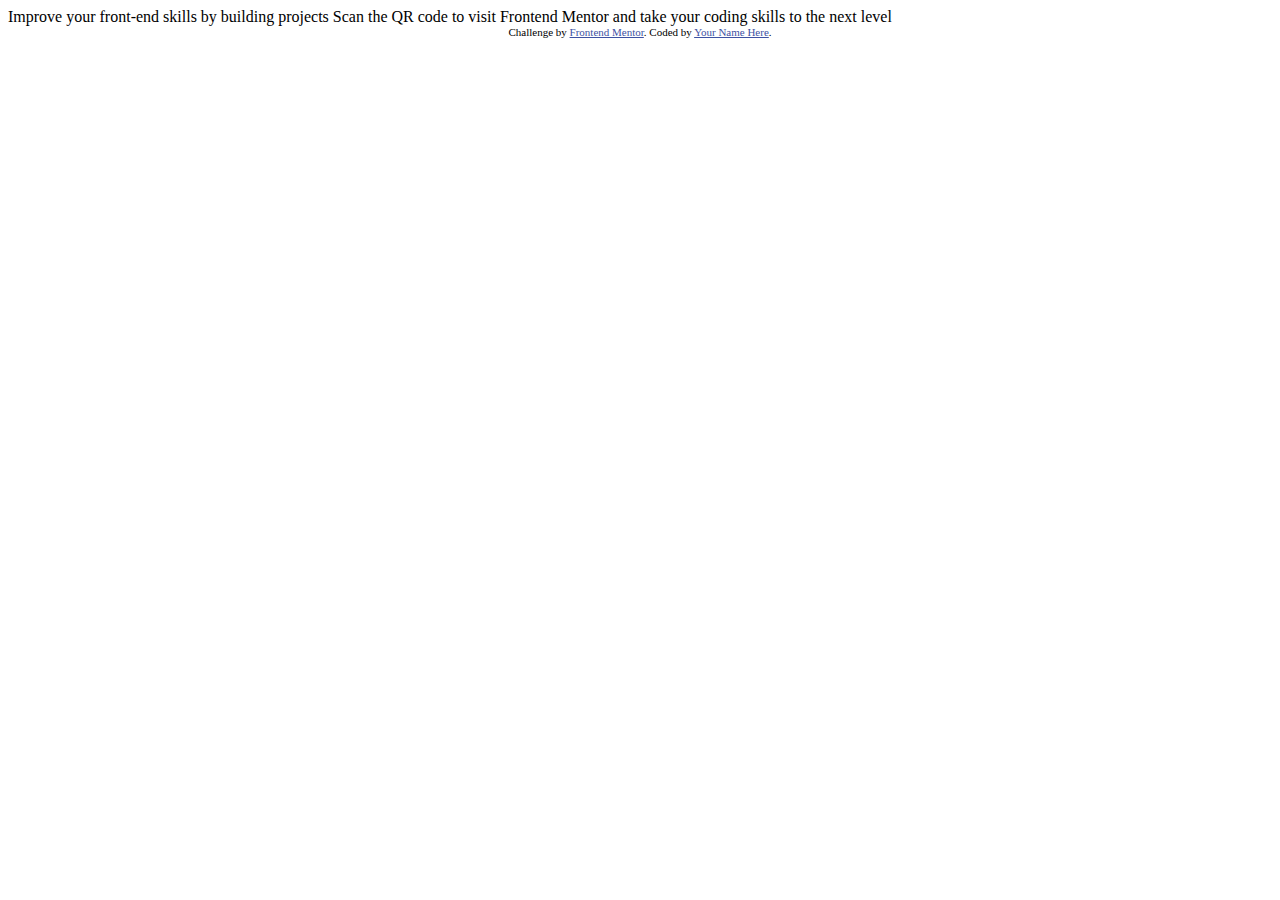
==== QR_Code_Component/index.html @ 289f5630 "Fixing the previous commit + Changed folder name" ====
<!DOCTYPE html>
<html lang="en">
    <head>
        <meta charset="UTF-8" />
        <meta name="viewport" content="width=device-width, initial-scale=1.0" />
        <!-- displays site properly based on user's device -->

        <link rel="icon" type="image/png" sizes="32x32" href="./images/favicon-32x32.png" />

        <title>Frontend Mentor | QR code component</title>

        <!-- Feel free to remove these styles or customise in your own stylesheet 👍 -->
        <style>
            .attribution {
                font-size: 11px;
                text-align: center;
            }
            .attribution a {
                color: hsl(228, 45%, 44%);
            }
        </style>
    </head>
    <body>
        Improve your front-end skills by building projects Scan the QR code to visit Frontend Mentor and take your
        coding skills to the next level

        <div class="attribution">
            Challenge by <a href="https://www.frontendmentor.io?ref=challenge" target="_blank">Frontend Mentor</a>.
            Coded by <a href="#">Your Name Here</a>.
        </div>
    </body>
</html>
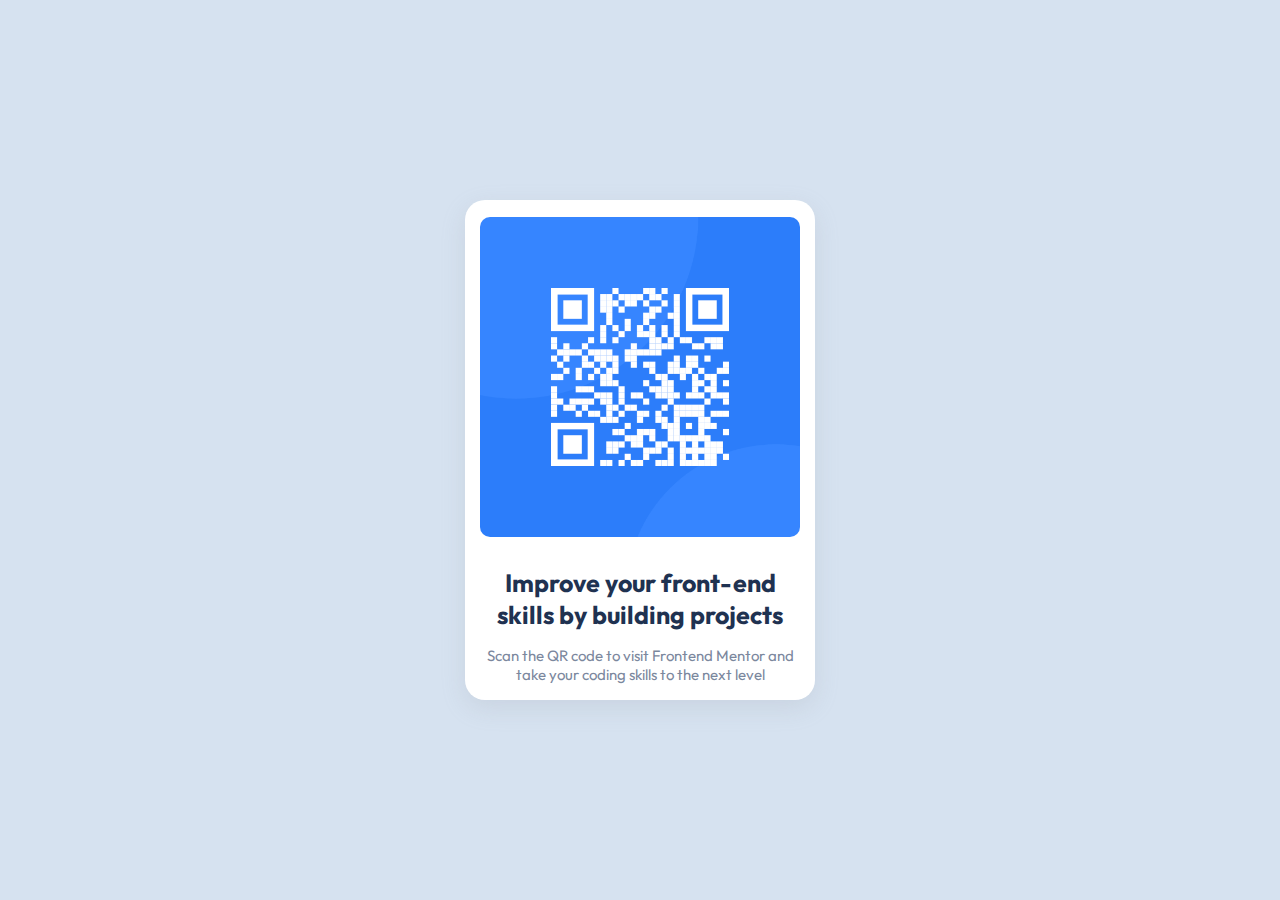
==== commit 6ef408b1: "QR Code Component completed, updated README for it" ====
--- a/QR_Code_Component/index.html
+++ b/QR_Code_Component/index.html
@@ -8,25 +8,15 @@
         <link rel="icon" type="image/png" sizes="32x32" href="./images/favicon-32x32.png" />
 
         <title>Frontend Mentor | QR code component</title>
-
-        <!-- Feel free to remove these styles or customise in your own stylesheet 👍 -->
-        <style>
-            .attribution {
-                font-size: 11px;
-                text-align: center;
-            }
-            .attribution a {
-                color: hsl(228, 45%, 44%);
-            }
-        </style>
+        <link rel="stylesheet" href="style.css" />
     </head>
     <body>
-        Improve your front-end skills by building projects Scan the QR code to visit Frontend Mentor and take your
-        coding skills to the next level
+        <div class="container">
+            <img src="images/image-qr-code.png" alt="" />
 
-        <div class="attribution">
-            Challenge by <a href="https://www.frontendmentor.io?ref=challenge" target="_blank">Frontend Mentor</a>.
-            Coded by <a href="#">Your Name Here</a>.
+            <h1>Improve your front-end skills by building projects</h1>
+
+            <p>Scan the QR code to visit Frontend Mentor and take your coding skills to the next level</p>
         </div>
     </body>
 </html>
--- a/QR_Code_Component/style.css
+++ b/QR_Code_Component/style.css
@@ -0,0 +1,52 @@
+@import url(https://fonts.googleapis.com/css?family=Outfit:400,700);
+* {
+    margin: 0;
+    padding: 0;
+    box-sizing: border-box;
+    font-family: "Outfit", sans-serif;
+}
+
+body {
+    background-color: hsl(212, 45%, 89%);
+    display: flex;
+    align-items: center;
+    justify-content: center;
+    min-height: 100vh;
+}
+
+.container {
+    background-color: hsl(0, 0%, 100%);
+    display: flex;
+    flex-direction: column;
+    align-items: center;
+    justify-content: center;
+    border-radius: 20px;
+    box-shadow: rgba(149, 157, 165, 0.2) 0px 8px 24px;
+    padding: 15px;
+
+    width: 350px;
+    height: 500px;
+}
+
+img {
+    width: 100%;
+    border-radius: 10px;
+    margin-bottom: 30px;
+}
+
+h1,
+p {
+    text-align: center;
+}
+
+h1 {
+    font-weight: 700;
+    font-size: 25px;
+    color: hsl(218, 44%, 22%);
+}
+
+p {
+    font-size: 15px;
+    color: hsl(220, 15%, 55%);
+    margin: 15px 0 0;
+}
